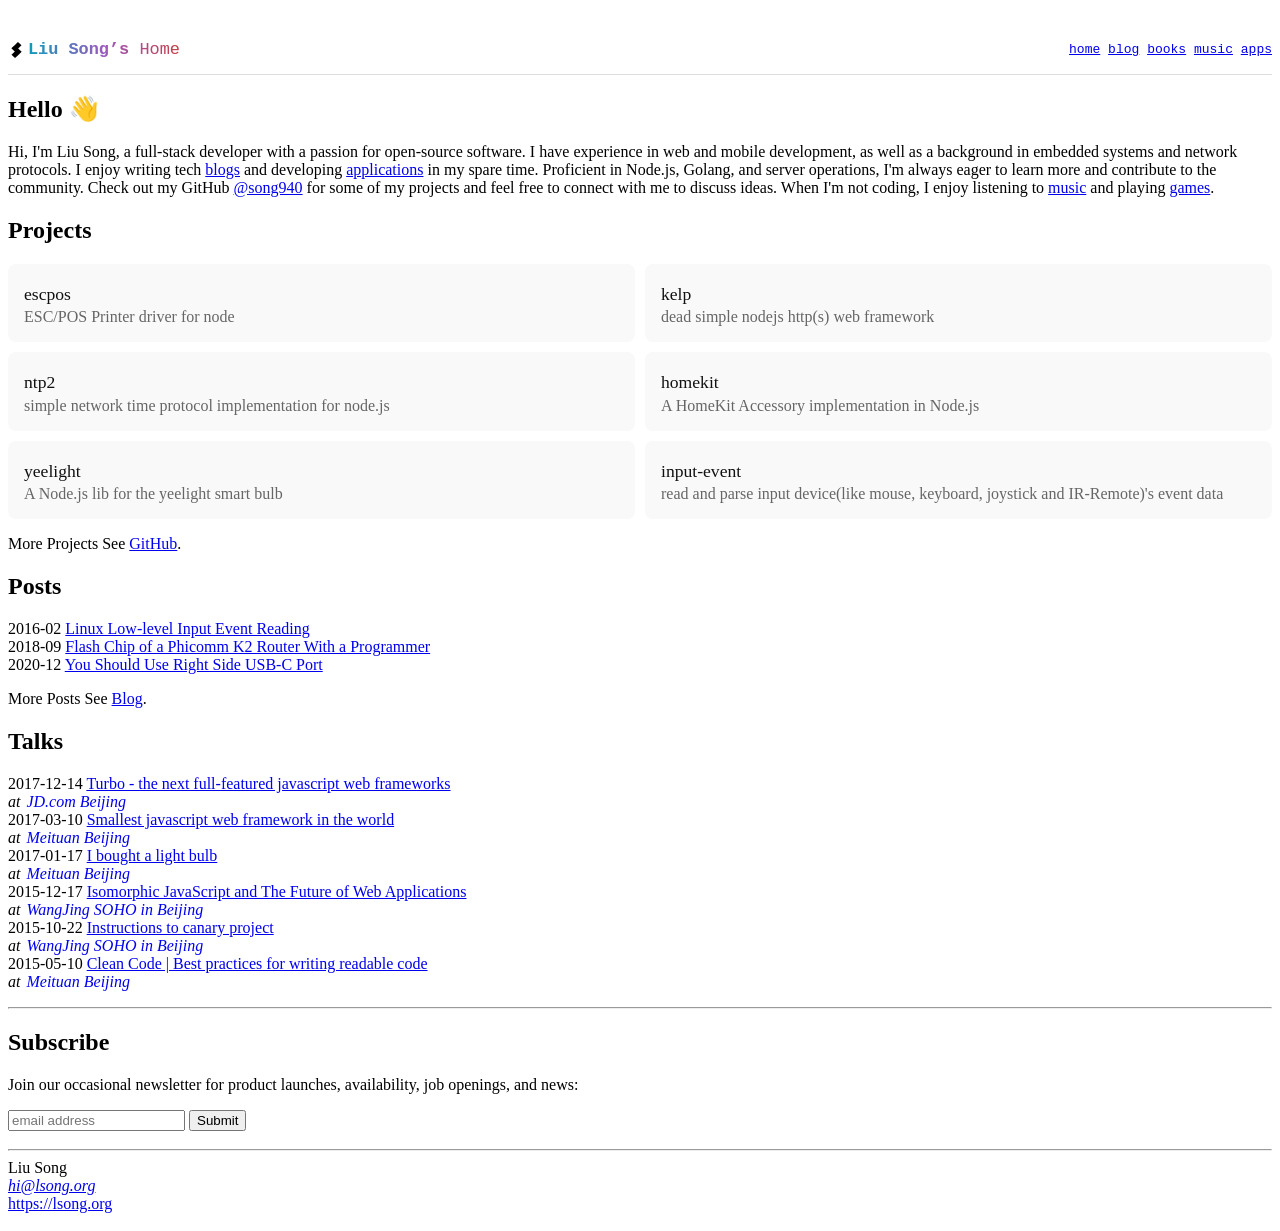
==== index.html @ 09228c82 "Initial commit" ====
<!DOCTYPE html>
<html lang="en">

<head>
  <meta charset="utf-8">
  <title>Liu Song’s Home Page</title>
  <meta name="description" content="homepage, blog, music and etc.">
  <meta name="author" content="Lsong">
  <meta name="viewport" content="width=device-width">
  <meta name="theme-color" content="#ffffff">
  <meta name="color-scheme" content="dark light">
  <meta name="apple-mobile-web-app-capable" content="yes">
  <meta name="apple-mobile-web-app-title" content="Lsong’s Web">
  <meta name="apple-mobile-web-app-status-bar-style" content="default">
  <meta name="twitter:card" content="summary">
  <meta name="twitter:creator" content="@song940">
  <link rel="manifest" href="/manifest.json">
  <link rel="icon" type="image/png" href="/icon.png">
  <link rel="icon" type="image/svg+xml" href="/icon.svg">
  <link rel="apple-touch-icon" sizes="128x128" type="image/png" href="/icon-x128.png">
  <link rel="apple-touch-icon" sizes="512x512" type="image/png" href="/icon-x512.png">
  <link type="text/css" charset="utf-8" rel="stylesheet" href="/css/main.css">
  <script type="module" src="/js/index.js"></script>
</head>

<body>
  <div class="container">
    <header class="header scrollbar-hide">
      <a class="heading" href="/" >
        <img src="icon.svg" alt="" class="logo">
        <h1><b>Liu Song’s</b> Home</h1>
      </a>
      <nav id="navbar" class="nav nav-bar">
        <a href="//lsong.org">home</a>
        <a href="//lsong.org/posts">blog</a>
        <a href="//lsong.org/books">books</a>
        <a href="//lsong.org/music">music</a>
        <a href="//lsong.org/apps.html">apps</a>
        <x-inbox></x-inbox>
      </nav>
      <hr />
    </header>
    <main class="content">

      <section id="hello">
        <h2>Hello 👋</h2>
        <p class="headline">
          Hi, I'm Liu Song, a full-stack developer with a passion for open-source software.
          I have experience in web and mobile development, as well as a background in embedded systems and network
          protocols.
          I enjoy writing tech <a href="//lsong.org/posts">blogs</a> and developing <a
            href="//lsong.org/apps.html">applications</a> in my spare time.
          Proficient in Node.js, Golang, and server operations, I'm always eager to learn more and contribute to the
          community.
          Check out my GitHub <a href="https://github.com/song940">@song940</a> for some of my projects and feel free to connect
          with me to discuss ideas.
          When I'm not coding, I enjoy listening to <a href="//lsong.org/music">music</a> and playing <a
            href="//lsong.org/game">games</a>.
        </p>
      </section>

      <section id="projects" class="projects">
        <h2>Projects</h2>
        <ul class="grid grid-cols-2">
          <li class="project">
            <a href="https://github.com/song940/node-escpos">escpos</a>
            ESC/POS Printer driver for node
          </li>

          <li class="project">
            <a href="https://github.com/song940/kelp">kelp</a>
            dead simple nodejs http(s) web framework
          </li>

          <li class="project">
            <a href="https://github.com/song940/node-ntp">ntp2</a>
            simple network time protocol implementation for node.js
          </li>

          <li class="project">
            <a href="https://github.com/song940/homekit">homekit</a>
            A HomeKit Accessory implementation in Node.js
          </li>

          <li class="project">
            <a href="https://github.com/song940/node-yeelight">yeelight</a>
            A Node.js lib for the yeelight smart bulb
          </li>

          <li class="project">
            <a href="https://github.com/song940/input-event">input-event</a>
            read and parse input device(like mouse, keyboard, joystick and IR-Remote)'s event data
          </li>

        </ul>
        <p>More Projects See <a href="https://github.com/song940?tab=repositories">GitHub</a>.</p>
      </section>

      <section class="posts">
        <h2>Posts</h2>
        <ul>
          <li>2016-02 <a href="/posts/2016/02/linux-low-level-input-event-reading.html">Linux Low-level Input Event
              Reading</a></li>
          <li>2018-09 <a href="/posts/2018/09/phicomm-k2-router-repair.html">Flash Chip of a Phicomm K2 Router With a
              Programmer</a></li>
          <li>2020-12 <a href="/posts/2020/12/you-should-use-right-side-usbc-port.html">You Should Use Right Side USB-C
              Port</a></li>
        </ul>
        <p>More Posts See <a href="/posts">Blog</a>.</p>
      </section>

      <section class="talks">
        <h2>Talks</h2>
        <ul>
          <li class="talk-topic">
            <time class="talk-date">2017-12-14</time>
            <a href="http://fe.jr.jd.com/techDay/3.pdf">Turbo - the next full-featured javascript web frameworks</a>
            <address class="talk-location"><a href="https://maps.lsong.org/?q=39.8699037,116.4557876,12z">
                JD.com Beijing
              </a></address>
          </li>
          <li class="talk-topic">
            <time class="talk-date">2017-03-10</time>
            <a href="//lsong.org/slides/smallest-javascript-web-framework-in-the-world">Smallest javascript web
              framework
              in
              the world</a>
            <address class="talk-location"><a href="https://maps.lsong.org/?q=39.9966019,116.4788034,17z">
                Meituan Beijing
              </a></address>
          </li>

          <li class="talk-topic">
            <time class="talk-date">2017-01-17</time>
            <a href="//lsong.org/slides/i-bought-a-light-bulb.pdf">I bought a light bulb</a>
            <address class="talk-location">
              <a href="https://maps.lsong.org/?q=39.9966019,116.4788034,17z">
                Meituan Beijing
              </a>
            </address>
          </li>
          <li class="talk-topic">
            <time class="talk-date">2015-12-17</time>
            <a href="http://mit.sankuai.com/activity/#/936">Isomorphic JavaScript and The Future of Web Applications</a>
            <address class="talk-location"><a href="https://maps.lsong.org/?q=39.9966019,116.4788034,17z">
                WangJing SOHO in Beijing
              </a>
            </address>
          </li>
          <li class="talk-topic">
            <time class="talk-date">2015-10-22</time>
            <a href="//lsong.org/slides/canary-project-introduction">Instructions to canary project</a>
            <address class="talk-location"><a href="https://maps.lsong.org/?q=39.9966019,116.4788034,17z">
                WangJing SOHO in Beijing
              </a></address>
          </li>
          <li class="talk-topic"><time class="talk-date">2015-05-10</time>
            <a href="//lsong.org/slides/meituan-bootcamp-clean-code">Clean Code | Best practices for writing readable
              code</a>
            <address class="talk-location"><a href="https://maps.lsong.org/?q=39.9966019,116.4788034,17z">
                Meituan Beijing
              </a></address>
          </li>

        </ul>
      </section>
      <hr />
      <section class="subscribe" id="subscribe">
        <h2>Subscribe</h2>
        <p>Join our occasional newsletter for product launches, availability, job openings, and news:</p>
        <form action="https://formspree.io/song940@gmail.com" method="post">
          <input class="input" type="email" id="email" name="email" required placeholder="email address">
          <button class="button" type="submit">Submit</button>
        </form>
      </section>
    </main>
    <footer class="footer">
      <hr />
      Liu Song
      <address>
        <a href="mailto:hi@lsong.org">hi@lsong.org</a>
      </address>
      <a href="https://lsong.org">https://lsong.org</a>
    </footer>
  </div>
</body>
<script>
  (function (i, s, o, g, r, a, m) {
    i['GoogleAnalyticsObject'] = r;
    i[r] = i[r] || function () {
      (i[r].q = i[r].q || []).push(arguments)
    }, i[r].l = 1 * new Date();
    a = s.createElement(o),
      m = s.getElementsByTagName(o)[0];
    a.async = 1;
    a.src = g;
    m.parentNode.insertBefore(a, m)
  })(window, document, 'script', '//www.google-analytics.com/analytics.js', 'ga');
  ga('create', 'UA-42621148-4', 'auto');
  ga('send', 'pageview');
</script>

</html>
---- css/main.css ----
@import url(./stylesheet.css);

/* basic */

.projects i {
  font-style: normal;
}

.projects li {
  word-break: break-all;
}

.talk-topic time,
.talk-location a {
  text-decoration: none;
}

.talk-location:before {
  content: 'at';
  margin-right: 2px;
}

/* enhance */

.projects ul {
  padding: 0;
  gap: 10px;
  display: grid;
  grid-template-columns: repeat(2, minmax(0, 1fr));
}

.projects li {
  color: #666;
  padding: 1em;
  list-style: none;
  border-radius: 8px;
  background-color: rgba(249, 249, 249, 1);

  transition-property: background-color fill, stroke;
  transition-timing-function: cubic-bezier(.4, 0, .2, 1);
  transition-duration: .15s;
}
/* 
.projects li::before {
  content: '';
  display: block;
  width: 48px;
  height: 48px;
  float: left;
  margin-right: 10px;
  border-radius: 10px;
  background-color: #eee;
} */

.projects li:hover {
  background-color: rgba(243, 244, 246, 1);
}

.projects li a {
  color: #111 !important;
  line-height: 1.625;
  font-size: 1.1em;
  display: block;
  font-weight: 500;
  text-decoration: none;
}

@media screen and (max-width: 768px) {
  .projects ul {
    grid-template-columns: repeat(1, minmax(0, 1fr));
  }
}
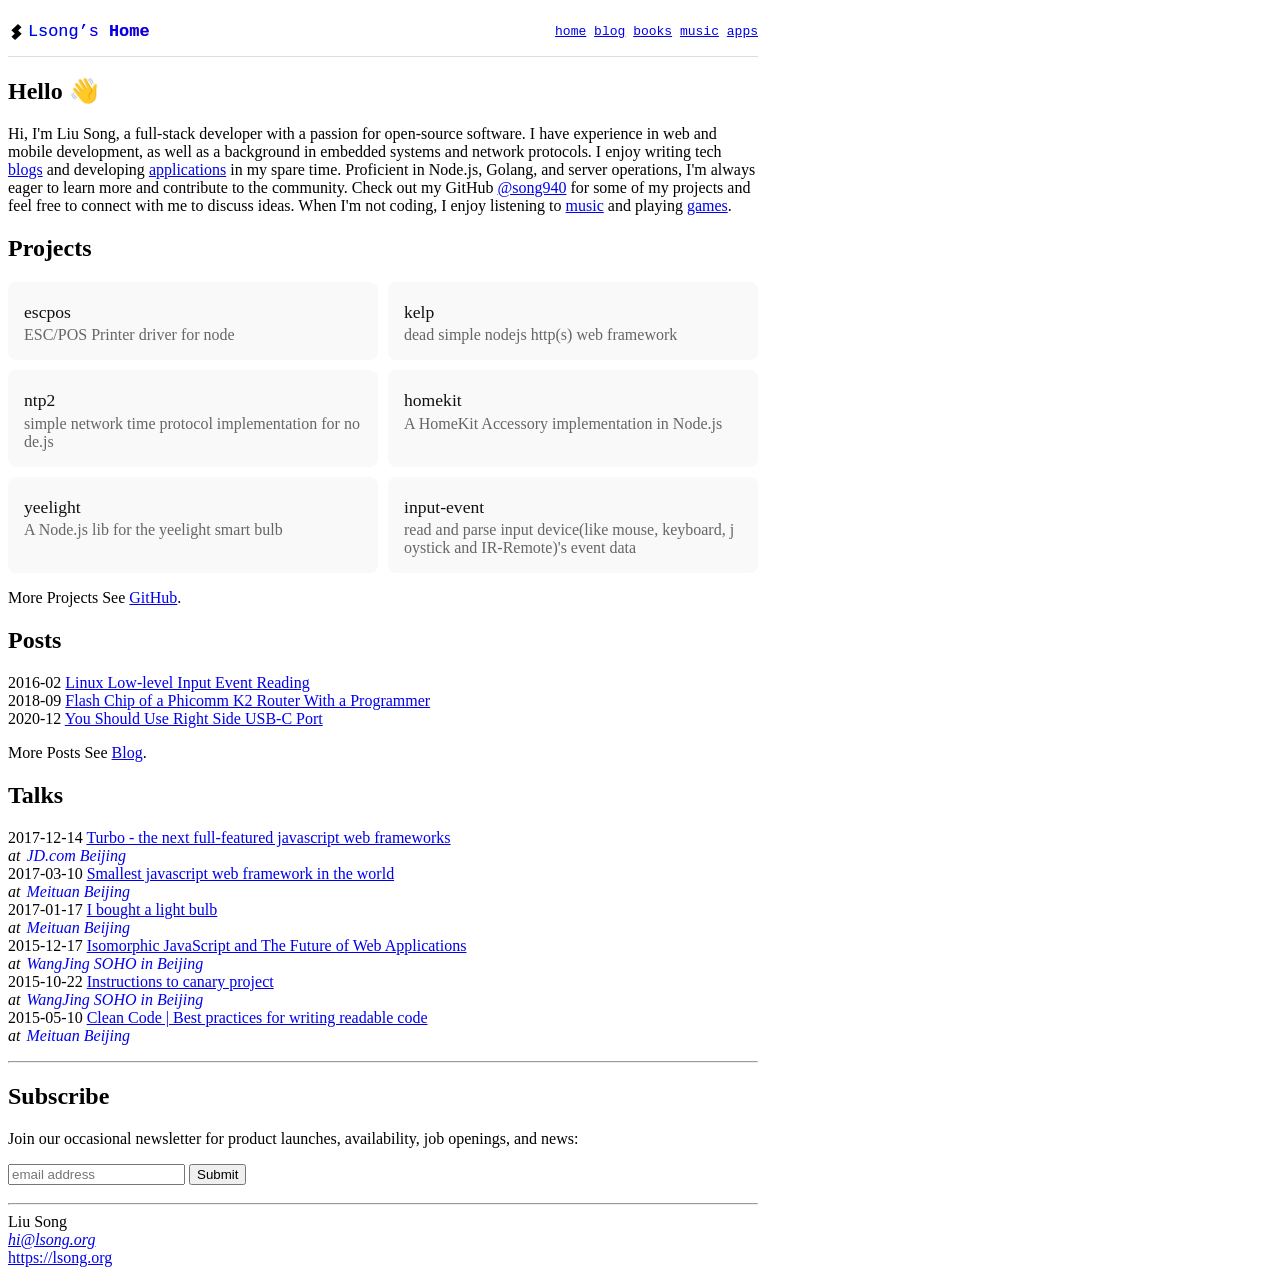
==== commit a30dfc88: "Initial commit" ====
--- a/index.html
+++ b/index.html
@@ -8,7 +8,6 @@
   <meta name="author" content="Lsong">
   <meta name="viewport" content="width=device-width">
   <meta name="theme-color" content="#ffffff">
-  <meta name="color-scheme" content="dark light">
   <meta name="apple-mobile-web-app-capable" content="yes">
   <meta name="apple-mobile-web-app-title" content="Lsong’s Web">
   <meta name="apple-mobile-web-app-status-bar-style" content="default">
@@ -24,11 +23,13 @@
 </head>
 
 <body>
+
   <div class="container">
+
     <header class="header scrollbar-hide">
-      <a class="heading" href="/" >
+      <a class="heading" href="/">
         <img src="icon.svg" alt="" class="logo">
-        <h1><b>Liu Song’s</b> Home</h1>
+        <h1 class="title">Home</h1>
       </a>
       <nav id="navbar" class="nav nav-bar">
         <a href="//lsong.org">home</a>
@@ -40,8 +41,8 @@
       </nav>
       <hr />
     </header>
+
     <main class="content">
-
       <section id="hello">
         <h2>Hello 👋</h2>
         <p class="headline">
@@ -52,10 +53,11 @@
             href="//lsong.org/apps.html">applications</a> in my spare time.
           Proficient in Node.js, Golang, and server operations, I'm always eager to learn more and contribute to the
           community.
-          Check out my GitHub <a href="https://github.com/song940">@song940</a> for some of my projects and feel free to connect
+          Check out my GitHub <a href="https://github.com/song940">@song940</a> for some of my projects and feel free
+          to connect
           with me to discuss ideas.
           When I'm not coding, I enjoy listening to <a href="//lsong.org/music">music</a> and playing <a
-            href="//lsong.org/game">games</a>.
+            href="//lsong.org/games">games</a>.
         </p>
       </section>
 
@@ -103,7 +105,8 @@
               Reading</a></li>
           <li>2018-09 <a href="/posts/2018/09/phicomm-k2-router-repair.html">Flash Chip of a Phicomm K2 Router With a
               Programmer</a></li>
-          <li>2020-12 <a href="/posts/2020/12/you-should-use-right-side-usbc-port.html">You Should Use Right Side USB-C
+          <li>2020-12 <a href="/posts/2020/12/you-should-use-right-side-usbc-port.html">You Should Use Right Side
+              USB-C
               Port</a></li>
         </ul>
         <p>More Posts See <a href="/posts">Blog</a>.</p>
@@ -141,7 +144,8 @@
           </li>
           <li class="talk-topic">
             <time class="talk-date">2015-12-17</time>
-            <a href="http://mit.sankuai.com/activity/#/936">Isomorphic JavaScript and The Future of Web Applications</a>
+            <a href="http://mit.sankuai.com/activity/#/936">Isomorphic JavaScript and The Future of Web
+              Applications</a>
             <address class="talk-location"><a href="https://maps.lsong.org/?q=39.9966019,116.4788034,17z">
                 WangJing SOHO in Beijing
               </a>
@@ -174,6 +178,7 @@
         </form>
       </section>
     </main>
+
     <footer class="footer">
       <hr />
       Liu Song
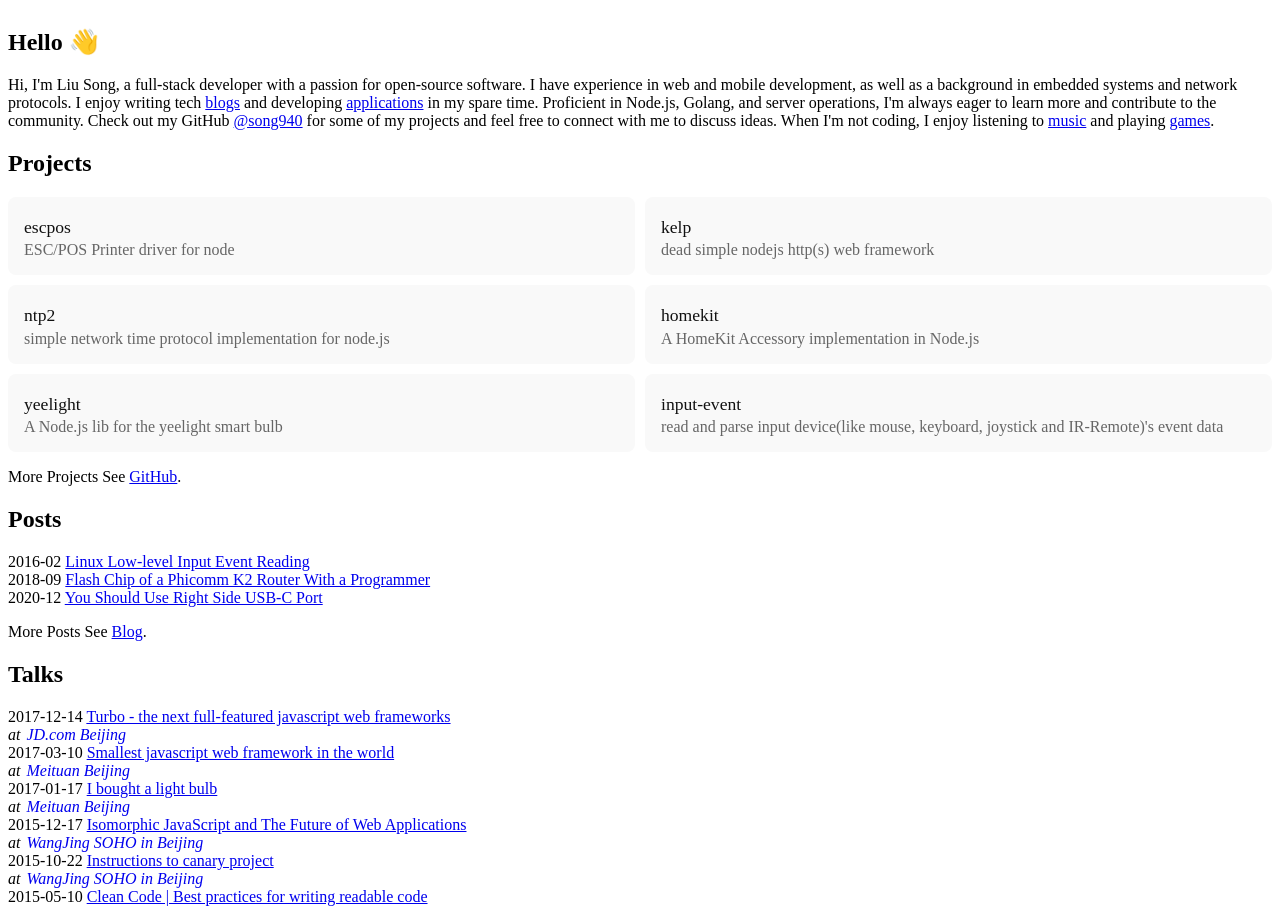
==== commit e351c1af: "update" ====
--- a/index.html
+++ b/index.html
@@ -8,6 +8,7 @@
   <meta name="author" content="Lsong">
   <meta name="viewport" content="width=device-width">
   <meta name="theme-color" content="#ffffff">
+  <meta name="color-scheme" content="dark light">
   <meta name="apple-mobile-web-app-capable" content="yes">
   <meta name="apple-mobile-web-app-title" content="Lsong’s Web">
   <meta name="apple-mobile-web-app-status-bar-style" content="default">
@@ -23,24 +24,11 @@
 </head>
 
 <body>
+  <x-sidebar></x-sidebar>
 
   <div class="container">
 
-    <header class="header scrollbar-hide">
-      <a class="heading" href="/">
-        <img src="icon.svg" alt="" class="logo">
-        <h1 class="title">Home</h1>
-      </a>
-      <nav id="navbar" class="nav nav-bar">
-        <a href="//lsong.org">home</a>
-        <a href="//lsong.org/posts">blog</a>
-        <a href="//lsong.org/books">books</a>
-        <a href="//lsong.org/music">music</a>
-        <a href="//lsong.org/apps.html">apps</a>
-        <x-inbox></x-inbox>
-      </nav>
-      <hr />
-    </header>
+    <x-header></x-header>
 
     <main class="content">
       <section id="hello">
@@ -57,7 +45,7 @@
           to connect
           with me to discuss ideas.
           When I'm not coding, I enjoy listening to <a href="//lsong.org/music">music</a> and playing <a
-            href="//lsong.org/games">games</a>.
+            href="//lsong.org/game">games</a>.
         </p>
       </section>
 
--- a/css/main.css
+++ b/css/main.css
@@ -1,6 +1,19 @@
 @import url(./stylesheet.css);
 
 /* basic */
+
+body {
+  display: flex;
+  flex-direction: row;
+  overflow: hidden;
+}
+
+body > .container {
+  flex: 1 1 0%;
+  overflow: auto;
+  width: 100%;
+  max-height: 100vh;
+}
 
 .projects i {
   font-style: normal;
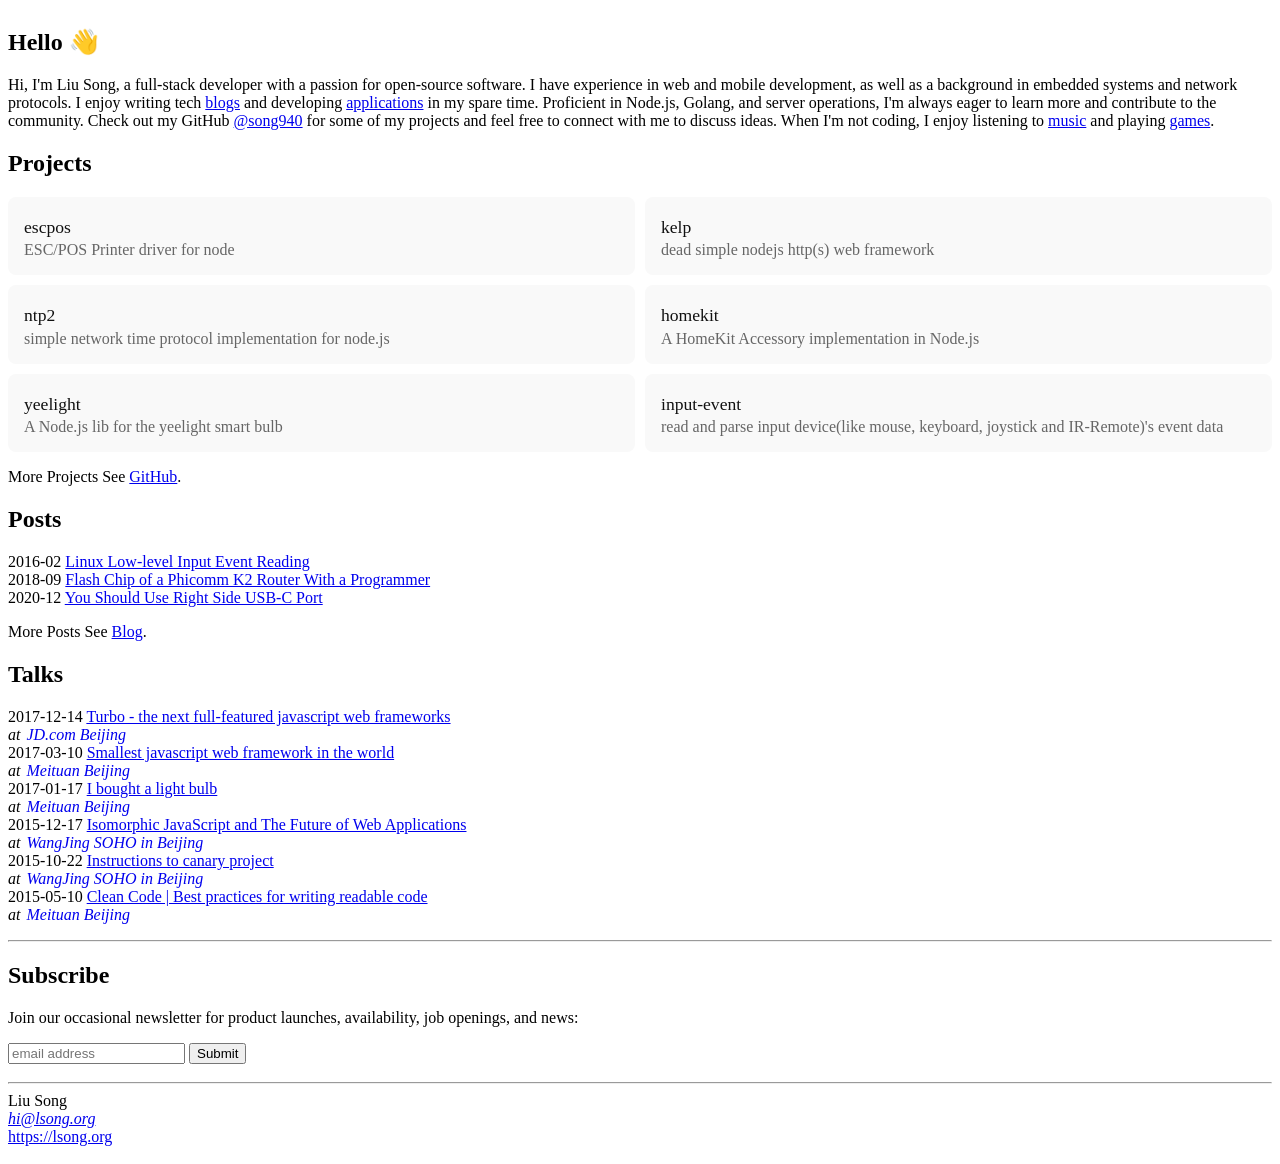
==== commit ee1207d8: "update" ====
--- a/index.html
+++ b/index.html
@@ -24,11 +24,10 @@
 </head>
 
 <body>
-  <x-sidebar></x-sidebar>
 
   <div class="container">
 
-    <x-header></x-header>
+    <x-header title="Liu Song’s Home Page" ></x-header>
 
     <main class="content">
       <section id="hello">
--- a/css/main.css
+++ b/css/main.css
@@ -1,19 +1,6 @@
 @import url(./stylesheet.css);
 
 /* basic */
-
-body {
-  display: flex;
-  flex-direction: row;
-  overflow: hidden;
-}
-
-body > .container {
-  flex: 1 1 0%;
-  overflow: auto;
-  width: 100%;
-  max-height: 100vh;
-}
 
 .projects i {
   font-style: normal;
